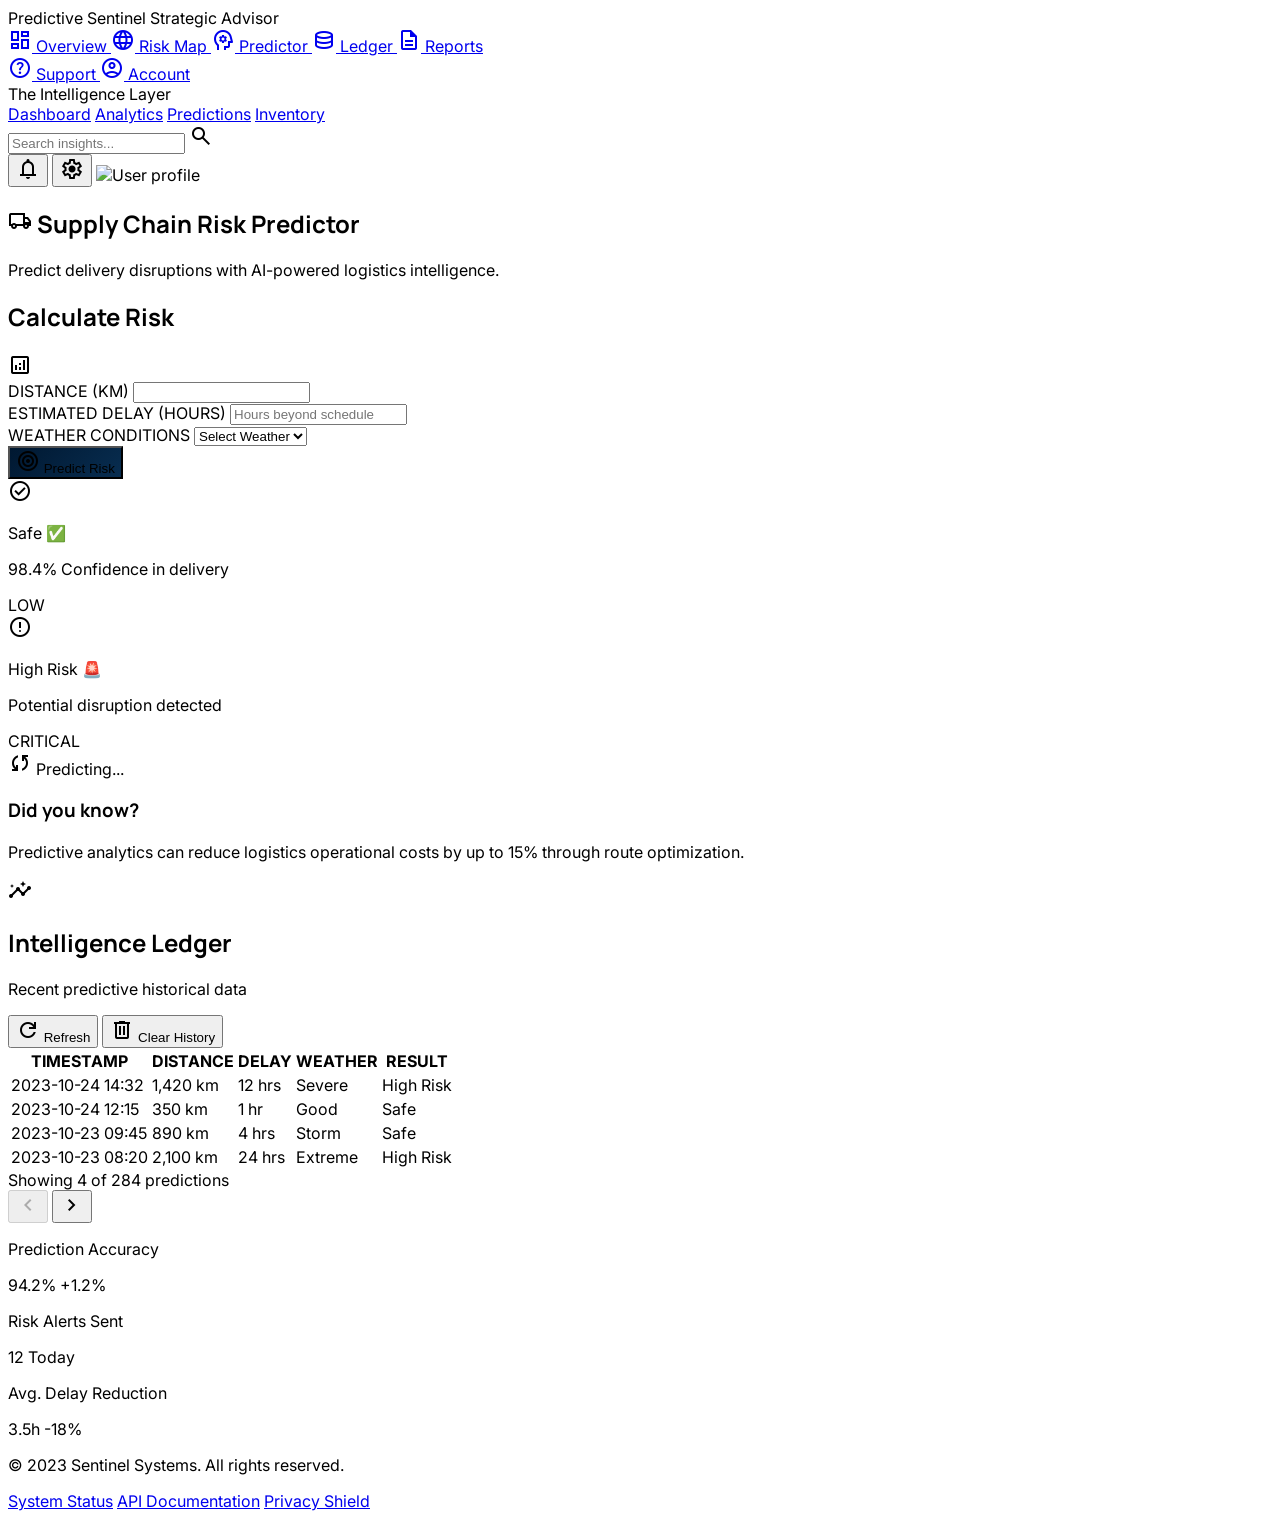
==== frontend/code.html @ 94a32642 "feat: replace old frontend with new code.html and integrate with backend API" ====
<!DOCTYPE html>

<html class="light" lang="en"><head>
<meta charset="utf-8"/>
<meta content="width=device-width, initial-scale=1.0" name="viewport"/>
<title>Supply Chain Risk Predictor</title>
<link href="https://fonts.googleapis.com/css2?family=Manrope:wght@400;600;700;800&amp;family=Inter:wght@400;500;600&amp;display=swap" rel="stylesheet"/>
<link href="https://fonts.googleapis.com/css2?family=Material+Symbols+Outlined:wght,FILL@100..700,0..1&amp;display=swap" rel="stylesheet"/>
<link href="https://fonts.googleapis.com/css2?family=Material+Symbols+Outlined:wght,FILL@100..700,0..1&amp;display=swap" rel="stylesheet"/>
<script src="https://cdn.tailwindcss.com?plugins=forms,container-queries"></script>
<script id="tailwind-config">
        tailwind.config = {
            darkMode: "class",
            theme: {
                extend: {
                    "colors": {
                        "on-secondary": "#ffffff",
                        "secondary-fixed-dim": "#b7c8dc",
                        "primary-fixed": "#d3e4ff",
                        "inverse-primary": "#abc8f4",
                        "on-surface": "#191c1e",
                        "primary": "#001831",
                        "on-primary-fixed-variant": "#2a486d",
                        "on-error": "#ffffff",
                        "background": "#f7f9fb",
                        "error-container": "#ffdad6",
                        "tertiary": "#390003",
                        "primary-fixed-dim": "#abc8f4",
                        "on-error-container": "#93000a",
                        "surface-bright": "#f7f9fb",
                        "on-background": "#191c1e",
                        "tertiary-container": "#600009",
                        "on-secondary-fixed": "#0c1d2b",
                        "surface-tint": "#426086",
                        "tertiary-fixed": "#ffdad7",
                        "inverse-on-surface": "#eff1f3",
                        "on-secondary-container": "#566677",
                        "on-tertiary": "#ffffff",
                        "surface-container": "#eceef0",
                        "on-tertiary-fixed": "#410004",
                        "surface-container-lowest": "#ffffff",
                        "error": "#ba1a1a",
                        "surface-container-low": "#f2f4f6",
                        "on-primary-fixed": "#001c38",
                        "on-primary": "#ffffff",
                        "on-primary-container": "#7795be",
                        "surface-variant": "#e0e3e5",
                        "primary-container": "#082d50",
                        "surface": "#f7f9fb",
                        "tertiary-fixed-dim": "#ffb3ae",
                        "inverse-surface": "#2d3133",
                        "secondary-fixed": "#d3e4f9",
                        "on-secondary-fixed-variant": "#384858",
                        "on-tertiary-fixed-variant": "#930014",
                        "secondary": "#506071",
                        "surface-container-highest": "#e0e3e5",
                        "on-surface-variant": "#43474f",
                        "secondary-container": "#d3e4f9",
                        "outline": "#747780",
                        "outline-variant": "#c4c6d0",
                        "on-tertiary-container": "#ff5a57",
                        "surface-dim": "#d8dadc",
                        "surface-container-high": "#e6e8ea"
                    },
                    "borderRadius": {
                        "DEFAULT": "0.25rem",
                        "lg": "0.5rem",
                        "xl": "0.75rem",
                        "full": "9999px"
                    },
                    "fontFamily": {
                        "headline": ["Manrope"],
                        "body": ["Inter"],
                        "label": ["Inter"]
                    }
                }
            }
        }
    </script>
<style>
        body { font-family: 'Inter', sans-serif; }
        h1, h2, h3 { font-family: 'Manrope', sans-serif; }
        .material-symbols-outlined {
            font-variation-settings: 'FILL' 0, 'wght' 400, 'GRAD' 0, 'opsz' 24;
        }
        .btn-gradient {
            background: linear-gradient(135deg, #001831 0%, #082d50 100%);
        }
        .glass-sidebar {
            background: rgba(242, 244, 246, 0.8);
            backdrop-filter: blur(24px);
        }
    </style>
</head>
<body class="bg-surface text-on-surface min-h-screen flex">
<!-- SideNavBar (Shared Component) -->
<aside class="h-screen w-64 hidden lg:flex flex-col bg-surface-container-low fixed left-0 top-0 p-4 gap-2 border-r border-slate-200/50">
<div class="mb-8 px-4 flex flex-col gap-1">
<span class="font-manrope font-extrabold text-lg text-primary">Predictive Sentinel</span>
<span class="font-inter text-xs tracking-wide text-on-surface-variant">Strategic Advisor</span>
</div>
<nav class="flex-1 flex flex-col gap-2">
<a class="flex items-center gap-3 px-4 py-3 bg-white text-primary font-semibold rounded-xl shadow-sm hover:translate-x-1 transition-transform duration-200" href="#">
<span class="material-symbols-outlined" data-icon="dashboard">dashboard</span>
<span class="font-inter text-sm tracking-wide">Overview</span>
</a>
<a class="flex items-center gap-3 px-4 py-3 text-on-surface-variant hover:bg-surface-container rounded-xl hover:translate-x-1 transition-transform duration-200" href="#">
<span class="material-symbols-outlined" data-icon="language">language</span>
<span class="font-inter text-sm tracking-wide">Risk Map</span>
</a>
<a class="flex items-center gap-3 px-4 py-3 text-on-surface-variant hover:bg-surface-container rounded-xl hover:translate-x-1 transition-transform duration-200" href="#">
<span class="material-symbols-outlined" data-icon="psychology">psychology</span>
<span class="font-inter text-sm tracking-wide">Predictor</span>
</a>
<a class="flex items-center gap-3 px-4 py-3 text-on-surface-variant hover:bg-surface-container rounded-xl hover:translate-x-1 transition-transform duration-200" href="#">
<span class="material-symbols-outlined" data-icon="database">database</span>
<span class="font-inter text-sm tracking-wide">Ledger</span>
</a>
<a class="flex items-center gap-3 px-4 py-3 text-on-surface-variant hover:bg-surface-container rounded-xl hover:translate-x-1 transition-transform duration-200" href="#">
<span class="material-symbols-outlined" data-icon="description">description</span>
<span class="font-inter text-sm tracking-wide">Reports</span>
</a>
</nav>
<div class="mt-auto flex flex-col gap-2 pt-4">
<a class="flex items-center gap-3 px-4 py-3 text-on-surface-variant hover:bg-surface-container rounded-xl" href="#">
<span class="material-symbols-outlined" data-icon="help">help</span>
<span class="font-inter text-sm tracking-wide">Support</span>
</a>
<a class="flex items-center gap-3 px-4 py-3 text-on-surface-variant hover:bg-surface-container rounded-xl" href="#">
<span class="material-symbols-outlined" data-icon="account_circle">account_circle</span>
<span class="font-inter text-sm tracking-wide">Account</span>
</a>
</div>
</aside>
<!-- Main Content Area -->
<main class="flex-1 lg:ml-64 flex flex-col min-h-screen">
<!-- TopNavBar (Shared Component) -->
<header class="bg-slate-50/80 backdrop-blur-xl sticky top-0 z-50 flex justify-between items-center w-full px-8 py-4 max-w-full mx-auto">
<div class="flex items-center gap-8">
<span class="text-xl font-bold tracking-tight text-primary">The Intelligence Layer</span>
<nav class="hidden md:flex gap-6">
<a class="text-on-surface-variant hover:text-primary transition-colors font-inter text-sm" href="#">Dashboard</a>
<a class="text-on-surface-variant hover:text-primary transition-colors font-inter text-sm" href="#">Analytics</a>
<a class="text-primary font-bold border-b-2 border-primary pb-1 font-inter text-sm" href="#">Predictions</a>
<a class="text-on-surface-variant hover:text-primary transition-colors font-inter text-sm" href="#">Inventory</a>
</nav>
</div>
<div class="flex items-center gap-4">
<div class="relative hidden sm:block">
<input class="bg-surface-container-high border-none rounded-lg py-2 pl-4 pr-10 text-sm focus:ring-1 focus:ring-primary w-64" placeholder="Search insights..." type="text"/>
<span class="material-symbols-outlined absolute right-3 top-2 text-on-surface-variant text-sm" data-icon="search">search</span>
</div>
<button class="p-2 hover:bg-surface-container rounded-lg transition-all active:scale-95">
<span class="material-symbols-outlined" data-icon="notifications">notifications</span>
</button>
<button class="p-2 hover:bg-surface-container rounded-lg transition-all active:scale-95">
<span class="material-symbols-outlined" data-icon="settings">settings</span>
</button>
<img alt="User profile" class="w-10 h-10 rounded-full object-cover border-2 border-white shadow-sm" data-alt="professional portrait of a confident supply chain director in a business environment with soft office lighting" src="https://lh3.googleusercontent.com/aida-public/[base64]"/>
</div>
</header>
<!-- Page Canvas -->
<section class="p-8 space-y-8 max-w-7xl mx-auto w-full">
<!-- Header Title Section -->
<div class="mb-8">
<h1 class="text-3xl font-extrabold text-primary flex items-center gap-3">
<span class="material-symbols-outlined text-3xl" data-icon="local_shipping">local_shipping</span>
                    Supply Chain Risk Predictor
                </h1>
<p class="text-on-surface-variant mt-1 label-md">Predict delivery disruptions with AI-powered logistics intelligence.</p>
</div>
<!-- Bento Grid Layout -->
<div class="grid grid-cols-1 lg:grid-cols-12 gap-8">
<!-- Prediction Form Card (Left Column) -->
<div class="lg:col-span-5 flex flex-col gap-8">
<div class="bg-surface-container-lowest rounded-xl p-8 shadow-sm border border-outline-variant/15">
<div class="flex items-center justify-between mb-6">
<h2 class="text-xl font-bold text-primary">Calculate Risk</h2>
<span class="material-symbols-outlined text-on-surface-variant" data-icon="analytics">analytics</span>
</div>
<form class="space-y-6">
<div class="space-y-2">
<label class="label-md text-sm font-semibold text-on-surface-variant block">DISTANCE (KM)</label>
<input id="distance" class="w-full bg-surface-container-high border-none rounded-lg py-3 px-4 text-on-surface placeholder="Enter distance in kilometers" type="number"/>
</div>
<div class="space-y-2">
<label class="label-md text-sm font-semibold text-on-surface-variant block">ESTIMATED DELAY (HOURS)</label>
<input id="delay" class="w-full bg-surface-container-high border-none rounded-lg py-3 px-4 text-on-surface" placeholder="Hours beyond schedule" type="number"/>
</div>
<div class="space-y-2">
<label class="label-md text-sm font-semibold text-on-surface-variant block">WEATHER CONDITIONS</label>
<select id="weather" class="w-full bg-surface-container-high border-none rounded-lg py-3 px-4 text-on-surface">
<option value="">Select Weather</option>
<option value="0">Good</option>
<option value="1">Bad</option>
</select>
</div>
<button onclick="predict()" class="btn-gradient w-full py-4 text-white font-bold rounded-xl shadow-lg hover:opacity-90 active:scale-95 transition-all flex items-center justify-center gap-2" type="button">
<span class="material-symbols-outlined" data-icon="target">target</span>
                                Predict Risk
                            </button>
</form>
<!-- Prediction Results Area -->
<div id="resultBox" class="hidden mt-8 pt-8 border-t border-outline-variant/10 space-y-4 p-4 rounded-xl text-center font-bold"></div>
<!-- Safe State -->
<div class="flex items-center justify-between p-4 bg-emerald-50 rounded-xl">
<div class="flex items-center gap-3">
<div class="w-10 h-10 bg-emerald-100 rounded-full flex items-center justify-center">
<span class="material-symbols-outlined text-emerald-600" data-icon="check_circle">check_circle</span>
</div>
<div>
<p class="font-bold text-emerald-900">Safe ✅</p>
<p class="text-xs text-emerald-700">98.4% Confidence in delivery</p>
</div>
</div>
<span class="text-emerald-700 font-bold">LOW</span>
</div>
<!-- High Risk State -->
<div class="flex items-center justify-between p-4 bg-tertiary-fixed rounded-xl">
<div class="flex items-center gap-3">
<div class="w-10 h-10 bg-tertiary-container/10 rounded-full flex items-center justify-center">
<span class="material-symbols-outlined text-on-tertiary-container" data-icon="error">error</span>
</div>
<div>
<p class="font-bold text-tertiary-container">High Risk 🚨</p>
<p class="text-xs text-on-tertiary-container">Potential disruption detected</p>
</div>
</div>
<span class="text-on-tertiary-container font-bold">CRITICAL</span>
</div>
<!-- Loading State Example -->
<div class="flex items-center justify-center gap-3 p-4 bg-surface-container rounded-xl animate-pulse">
<span class="material-symbols-outlined animate-spin" data-icon="sync">sync</span>
<span class="font-semibold text-on-surface-variant">Predicting...</span>
</div>
</div>
<!-- Small Insight Card -->
<div class="bg-primary text-white rounded-xl p-6 overflow-hidden relative">
<div class="relative z-10">
<h3 class="text-lg font-bold mb-2">Did you know?</h3>
<p class="text-sm text-primary-fixed leading-relaxed">Predictive analytics can reduce logistics operational costs by up to 15% through route optimization.</p>
</div>
<div class="absolute -right-4 -bottom-4 opacity-10">
<span class="material-symbols-outlined text-9xl" data-icon="insights">insights</span>
</div>
</div>
</div>
<!-- History Section Card (Right Column) -->
<div class="lg:col-span-7">
<div class="bg-surface-container-lowest rounded-xl shadow-sm border border-outline-variant/15 h-full flex flex-col">
<div class="p-8 flex justify-between items-center">
<div>
<h2 class="text-xl font-bold text-primary">Intelligence Ledger</h2>
<p class="text-sm text-on-surface-variant">Recent predictive historical data</p>
</div>
<div class="flex gap-2">
<button class="flex items-center gap-2 px-4 py-2 hover:bg-surface-container rounded-lg text-sm text-on-surface-variant transition-all">
<span class="material-symbols-outlined text-sm" data-icon="refresh">refresh</span>
                                    Refresh
                                </button>
<button class="flex items-center gap-2 px-4 py-2 hover:bg-error-container text-error hover:text-on-error-container rounded-lg text-sm transition-all">
<span class="material-symbols-outlined text-sm" data-icon="delete">delete</span>
                                    Clear History
                                </button>
</div>
</div>
<!-- Table Area -->
<div class="flex-1 overflow-x-auto">
<table class="w-full text-left">
<thead class="bg-surface-container-low border-none">
<tr>
<th class="px-8 py-4 text-xs uppercase tracking-widest text-on-surface-variant font-bold">TIMESTAMP</th>
<th class="px-8 py-4 text-xs uppercase tracking-widest text-on-surface-variant font-bold">DISTANCE</th>
<th class="px-8 py-4 text-xs uppercase tracking-widest text-on-surface-variant font-bold">DELAY</th>
<th class="px-8 py-4 text-xs uppercase tracking-widest text-on-surface-variant font-bold">WEATHER</th>
<th class="px-8 py-4 text-xs uppercase tracking-widest text-on-surface-variant font-bold">RESULT</th>
</tr>
</thead>
<tbody class="divide-y divide-transparent">
<!-- Row 1 (High Risk) -->
<tr class="hover:bg-surface-container-low transition-colors group">
<td class="px-8 py-6 text-sm text-on-surface-variant whitespace-nowrap">2023-10-24 14:32</td>
<td class="px-8 py-6 text-sm font-semibold text-on-surface">1,420 km</td>
<td class="px-8 py-6 text-sm text-on-surface">12 hrs</td>
<td class="px-8 py-6">
<span class="bg-surface-container text-on-surface-variant px-3 py-1 rounded-full text-xs font-semibold">Severe</span>
</td>
<td class="px-8 py-6">
<span class="text-on-tertiary-container font-bold text-sm bg-tertiary-fixed px-3 py-1 rounded-lg">High Risk</span>
</td>
</tr>
<!-- Row 2 -->
<tr class="hover:bg-surface-container-low transition-colors">
<td class="px-8 py-6 text-sm text-on-surface-variant whitespace-nowrap">2023-10-24 12:15</td>
<td class="px-8 py-6 text-sm font-semibold text-on-surface">350 km</td>
<td class="px-8 py-6 text-sm text-on-surface">1 hr</td>
<td class="px-8 py-6">
<span class="bg-surface-container text-on-surface-variant px-3 py-1 rounded-full text-xs font-semibold">Good</span>
</td>
<td class="px-8 py-6">
<span class="text-emerald-700 font-bold text-sm bg-emerald-100 px-3 py-1 rounded-lg">Safe</span>
</td>
</tr>
<!-- Row 3 -->
<tr class="hover:bg-surface-container-low transition-colors">
<td class="px-8 py-6 text-sm text-on-surface-variant whitespace-nowrap">2023-10-23 09:45</td>
<td class="px-8 py-6 text-sm font-semibold text-on-surface">890 km</td>
<td class="px-8 py-6 text-sm text-on-surface">4 hrs</td>
<td class="px-8 py-6">
<span class="bg-surface-container text-on-surface-variant px-3 py-1 rounded-full text-xs font-semibold">Storm</span>
</td>
<td class="px-8 py-6">
<span class="text-emerald-700 font-bold text-sm bg-emerald-100 px-3 py-1 rounded-lg">Safe</span>
</td>
</tr>
<!-- Row 4 -->
<tr class="hover:bg-surface-container-low transition-colors">
<td class="px-8 py-6 text-sm text-on-surface-variant whitespace-nowrap">2023-10-23 08:20</td>
<td class="px-8 py-6 text-sm font-semibold text-on-surface">2,100 km</td>
<td class="px-8 py-6 text-sm text-on-surface">24 hrs</td>
<td class="px-8 py-6">
<span class="bg-surface-container text-on-surface-variant px-3 py-1 rounded-full text-xs font-semibold">Extreme</span>
</td>
<td class="px-8 py-6">
<span class="text-on-tertiary-container font-bold text-sm bg-tertiary-fixed px-3 py-1 rounded-lg">High Risk</span>
</td>
</tr>
</tbody>
</table>
</div>
<!-- Table Footer -->
<div class="p-8 bg-surface-container-low/30 border-t border-outline-variant/10 rounded-b-xl flex items-center justify-between">
<span class="text-xs text-on-surface-variant">Showing 4 of 284 predictions</span>
<div class="flex gap-4">
<button class="p-2 hover:bg-surface-container rounded-lg disabled:opacity-50" disabled="">
<span class="material-symbols-outlined" data-icon="chevron_left">chevron_left</span>
</button>
<button class="p-2 hover:bg-surface-container rounded-lg">
<span class="material-symbols-outlined" data-icon="chevron_right">chevron_right</span>
</button>
</div>
</div>
</div>
</div>
</div>
<!-- Dashboard Analytics Preview (Asymmetric Layout) -->
<div class="grid grid-cols-1 md:grid-cols-3 gap-8 pt-4">
<div class="bg-surface-container-low p-6 rounded-xl border-l-4 border-primary">
<p class="text-sm font-bold text-on-surface-variant uppercase tracking-wider">Prediction Accuracy</p>
<div class="mt-4 flex items-end gap-2">
<span class="text-4xl font-extrabold text-primary">94.2%</span>
<span class="text-emerald-600 text-sm font-bold pb-1">+1.2%</span>
</div>
</div>
<div class="bg-surface-container-low p-6 rounded-xl border-l-4 border-primary/50">
<p class="text-sm font-bold text-on-surface-variant uppercase tracking-wider">Risk Alerts Sent</p>
<div class="mt-4 flex items-end gap-2">
<span class="text-4xl font-extrabold text-primary">12</span>
<span class="text-on-surface-variant text-sm font-bold pb-1">Today</span>
</div>
</div>
<div class="bg-surface-container-low p-6 rounded-xl border-l-4 border-primary/20">
<p class="text-sm font-bold text-on-surface-variant uppercase tracking-wider">Avg. Delay Reduction</p>
<div class="mt-4 flex items-end gap-2">
<span class="text-4xl font-extrabold text-primary">3.5h</span>
<span class="text-emerald-600 text-sm font-bold pb-1">-18%</span>
</div>
</div>
</div>
</section>
<!-- Footer Decoration -->
<footer class="mt-auto py-8 px-8 border-t border-outline-variant/10 flex justify-between items-center text-on-surface-variant text-xs">
<p>© 2023 Sentinel Systems. All rights reserved.</p>
<div class="flex gap-6">
<a class="hover:text-primary" href="#">System Status</a>
<a class="hover:text-primary" href="#">API Documentation</a>
<a class="hover:text-primary" href="#">Privacy Shield</a>
</div>
</footer>
</main>
<script>
async function predict() {
  const distance = document.getElementById("distance").value;
  const delay = document.getElementById("delay").value;
  const weather = document.getElementById("weather").value;
  const resultBox = document.getElementById("resultBox");

  if (!distance || !delay || weather === "") {
    alert("Please fill all fields");
    return;
  }

  resultBox.classList.remove("hidden");
  resultBox.innerText = "⏳ Predicting...";
  resultBox.style.background = "#e0e3e5";

  try {
    const response = await fetch("http://127.0.0.1:5000/predict", {
      method: "POST",
      headers: {
        "Content-Type": "application/json"
      },
      body: JSON.stringify({
        distance: Number(distance),
        delay: Number(delay),
        weather: Number(weather)
      })
    });

    const data = await response.json();

    if (data.status === "success") {
      resultBox.innerText = data.prediction;

      if (data.prediction.includes("High")) {
        resultBox.style.background = "#ffdad6";
        resultBox.style.color = "#93000a";
      } else {
        resultBox.style.background = "#d1fae5";
        resultBox.style.color = "#065f46";
      }

    } else {
      resultBox.innerText = data.message;
    }

  } catch (error) {
    resultBox.innerText = "❌ Server error";
  }
}
</script>
</body></html>
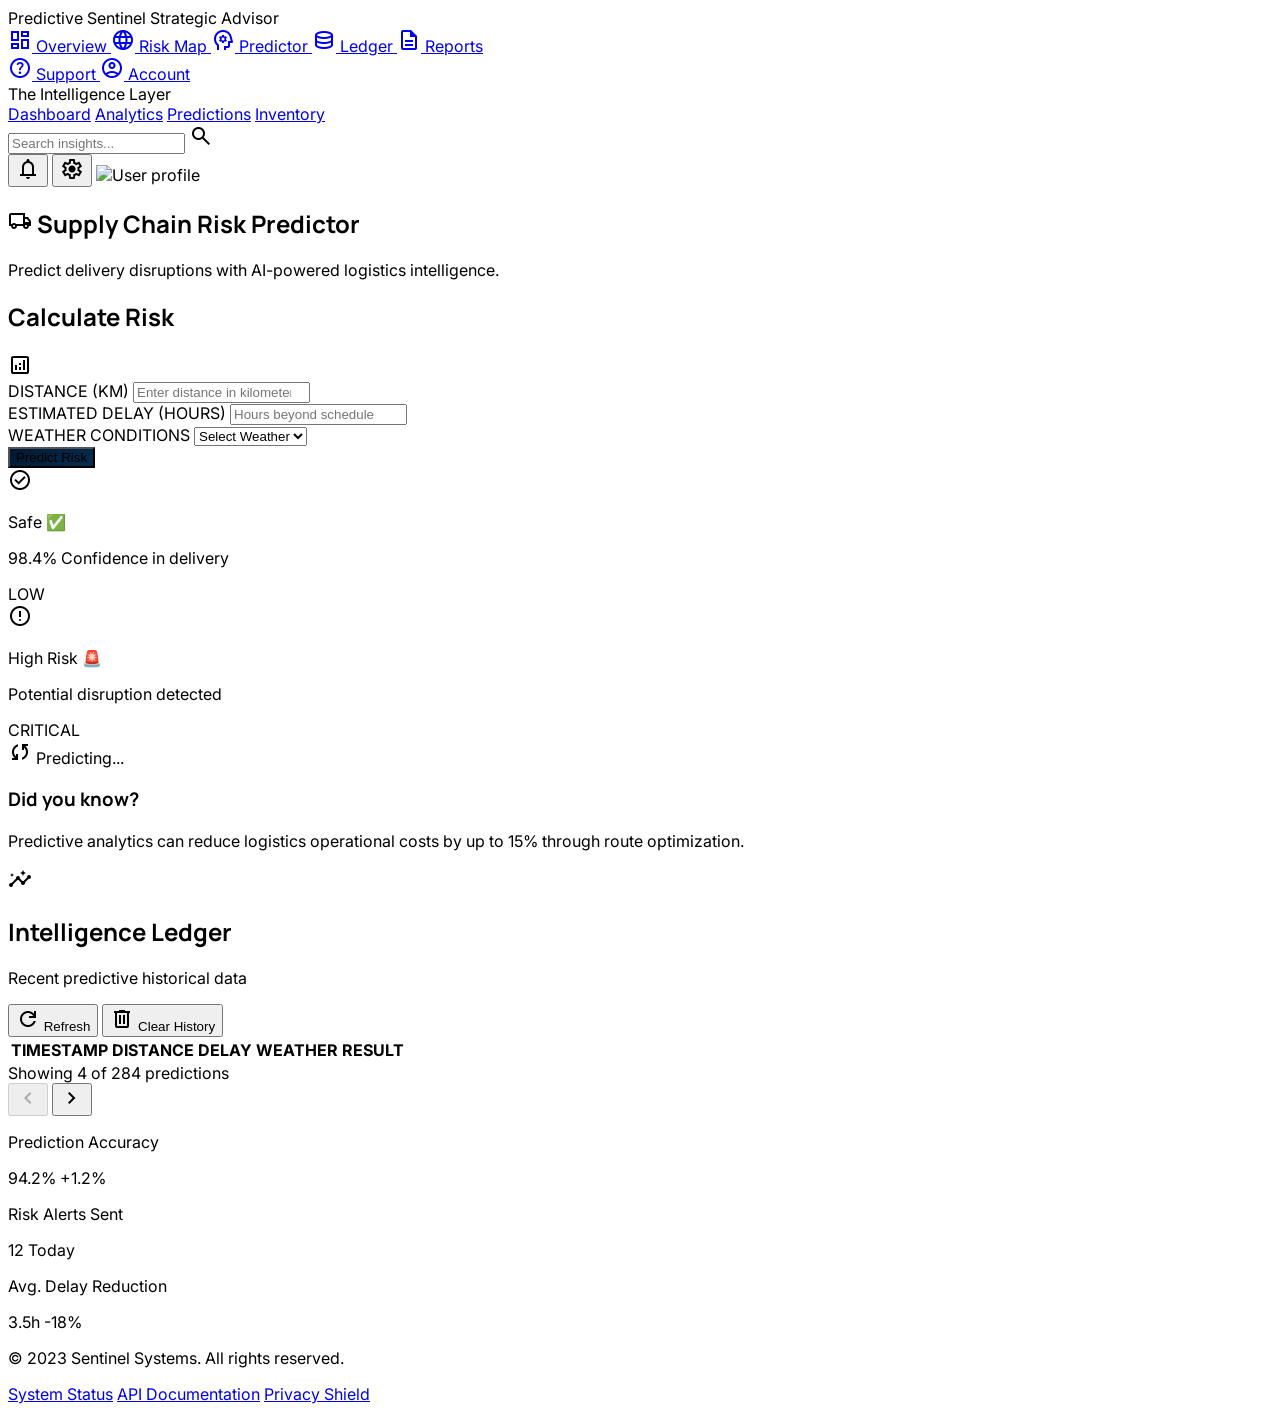
==== commit 34057875: "Merge pull request #9 from sanjonapaul-cloud/feature/history-ui feat: implement dynamic history tabl" ====
--- a/frontend/code.html
+++ b/frontend/code.html
@@ -1,432 +1,399 @@
 <!DOCTYPE html>
 
-<html class="light" lang="en"><head>
-<meta charset="utf-8"/>
-<meta content="width=device-width, initial-scale=1.0" name="viewport"/>
-<title>Supply Chain Risk Predictor</title>
-<link href="https://fonts.googleapis.com/css2?family=Manrope:wght@400;600;700;800&amp;family=Inter:wght@400;500;600&amp;display=swap" rel="stylesheet"/>
-<link href="https://fonts.googleapis.com/css2?family=Material+Symbols+Outlined:wght,FILL@100..700,0..1&amp;display=swap" rel="stylesheet"/>
-<link href="https://fonts.googleapis.com/css2?family=Material+Symbols+Outlined:wght,FILL@100..700,0..1&amp;display=swap" rel="stylesheet"/>
-<script src="https://cdn.tailwindcss.com?plugins=forms,container-queries"></script>
-<script id="tailwind-config">
-        tailwind.config = {
-            darkMode: "class",
-            theme: {
-                extend: {
-                    "colors": {
-                        "on-secondary": "#ffffff",
-                        "secondary-fixed-dim": "#b7c8dc",
-                        "primary-fixed": "#d3e4ff",
-                        "inverse-primary": "#abc8f4",
-                        "on-surface": "#191c1e",
-                        "primary": "#001831",
-                        "on-primary-fixed-variant": "#2a486d",
-                        "on-error": "#ffffff",
-                        "background": "#f7f9fb",
-                        "error-container": "#ffdad6",
-                        "tertiary": "#390003",
-                        "primary-fixed-dim": "#abc8f4",
-                        "on-error-container": "#93000a",
-                        "surface-bright": "#f7f9fb",
-                        "on-background": "#191c1e",
-                        "tertiary-container": "#600009",
-                        "on-secondary-fixed": "#0c1d2b",
-                        "surface-tint": "#426086",
-                        "tertiary-fixed": "#ffdad7",
-                        "inverse-on-surface": "#eff1f3",
-                        "on-secondary-container": "#566677",
-                        "on-tertiary": "#ffffff",
-                        "surface-container": "#eceef0",
-                        "on-tertiary-fixed": "#410004",
-                        "surface-container-lowest": "#ffffff",
-                        "error": "#ba1a1a",
-                        "surface-container-low": "#f2f4f6",
-                        "on-primary-fixed": "#001c38",
-                        "on-primary": "#ffffff",
-                        "on-primary-container": "#7795be",
-                        "surface-variant": "#e0e3e5",
-                        "primary-container": "#082d50",
-                        "surface": "#f7f9fb",
-                        "tertiary-fixed-dim": "#ffb3ae",
-                        "inverse-surface": "#2d3133",
-                        "secondary-fixed": "#d3e4f9",
-                        "on-secondary-fixed-variant": "#384858",
-                        "on-tertiary-fixed-variant": "#930014",
-                        "secondary": "#506071",
-                        "surface-container-highest": "#e0e3e5",
-                        "on-surface-variant": "#43474f",
-                        "secondary-container": "#d3e4f9",
-                        "outline": "#747780",
-                        "outline-variant": "#c4c6d0",
-                        "on-tertiary-container": "#ff5a57",
-                        "surface-dim": "#d8dadc",
-                        "surface-container-high": "#e6e8ea"
-                    },
-                    "borderRadius": {
-                        "DEFAULT": "0.25rem",
-                        "lg": "0.5rem",
-                        "xl": "0.75rem",
-                        "full": "9999px"
-                    },
-                    "fontFamily": {
-                        "headline": ["Manrope"],
-                        "body": ["Inter"],
-                        "label": ["Inter"]
-                    }
-                }
-            }
+<html class="light" lang="en">
+
+<head>
+  <meta charset="utf-8" />
+  <meta content="width=device-width, initial-scale=1.0" name="viewport" />
+  <title>Supply Chain Risk Predictor</title>
+  <link
+    href="https://fonts.googleapis.com/css2?family=Manrope:wght@400;600;700;800&amp;family=Inter:wght@400;500;600&amp;display=swap"
+    rel="stylesheet" />
+  <link
+    href="https://fonts.googleapis.com/css2?family=Material+Symbols+Outlined:wght,FILL@100..700,0..1&amp;display=swap"
+    rel="stylesheet" />
+  <link
+    href="https://fonts.googleapis.com/css2?family=Material+Symbols+Outlined:wght,FILL@100..700,0..1&amp;display=swap"
+    rel="stylesheet" />
+  <script src="https://cdn.tailwindcss.com?plugins=forms,container-queries"></script>
+  <script id="tailwind-config">
+    tailwind.config = {
+      darkMode: "class",
+      theme: {
+        extend: {
+          "colors": {
+            "on-secondary": "#ffffff",
+            "secondary-fixed-dim": "#b7c8dc",
+            "primary-fixed": "#d3e4ff",
+            "inverse-primary": "#abc8f4",
+            "on-surface": "#191c1e",
+            "primary": "#001831",
+            "on-primary-fixed-variant": "#2a486d",
+            "on-error": "#ffffff",
+            "background": "#f7f9fb",
+            "error-container": "#ffdad6",
+            "tertiary": "#390003",
+            "primary-fixed-dim": "#abc8f4",
+            "on-error-container": "#93000a",
+            "surface-bright": "#f7f9fb",
+            "on-background": "#191c1e",
+            "tertiary-container": "#600009",
+            "on-secondary-fixed": "#0c1d2b",
+            "surface-tint": "#426086",
+            "tertiary-fixed": "#ffdad7",
+            "inverse-on-surface": "#eff1f3",
+            "on-secondary-container": "#566677",
+            "on-tertiary": "#ffffff",
+            "surface-container": "#eceef0",
+            "on-tertiary-fixed": "#410004",
+            "surface-container-lowest": "#ffffff",
+            "error": "#ba1a1a",
+            "surface-container-low": "#f2f4f6",
+            "on-primary-fixed": "#001c38",
+            "on-primary": "#ffffff",
+            "on-primary-container": "#7795be",
+            "surface-variant": "#e0e3e5",
+            "primary-container": "#082d50",
+            "surface": "#f7f9fb",
+            "tertiary-fixed-dim": "#ffb3ae",
+            "inverse-surface": "#2d3133",
+            "secondary-fixed": "#d3e4f9",
+            "on-secondary-fixed-variant": "#384858",
+            "on-tertiary-fixed-variant": "#930014",
+            "secondary": "#506071",
+            "surface-container-highest": "#e0e3e5",
+            "on-surface-variant": "#43474f",
+            "secondary-container": "#d3e4f9",
+            "outline": "#747780",
+            "outline-variant": "#c4c6d0",
+            "on-tertiary-container": "#ff5a57",
+            "surface-dim": "#d8dadc",
+            "surface-container-high": "#e6e8ea"
+          },
+          "borderRadius": {
+            "DEFAULT": "0.25rem",
+            "lg": "0.5rem",
+            "xl": "0.75rem",
+            "full": "9999px"
+          },
+          "fontFamily": {
+            "headline": ["Manrope"],
+            "body": ["Inter"],
+            "label": ["Inter"]
+          }
         }
-    </script>
-<style>
-        body { font-family: 'Inter', sans-serif; }
-        h1, h2, h3 { font-family: 'Manrope', sans-serif; }
-        .material-symbols-outlined {
-            font-variation-settings: 'FILL' 0, 'wght' 400, 'GRAD' 0, 'opsz' 24;
-        }
-        .btn-gradient {
-            background: linear-gradient(135deg, #001831 0%, #082d50 100%);
-        }
-        .glass-sidebar {
-            background: rgba(242, 244, 246, 0.8);
-            backdrop-filter: blur(24px);
-        }
-    </style>
+      }
+    }
+  </script>
+  <style>
+    body {
+      font-family: 'Inter', sans-serif;
+    }
+
+    h1,
+    h2,
+    h3 {
+      font-family: 'Manrope', sans-serif;
+    }
+
+    .material-symbols-outlined {
+      font-variation-settings: 'FILL' 0, 'wght' 400, 'GRAD' 0, 'opsz' 24;
+    }
+
+    .btn-gradient {
+      background: linear-gradient(135deg, #001831 0%, #082d50 100%);
+    }
+
+    .glass-sidebar {
+      background: rgba(242, 244, 246, 0.8);
+      backdrop-filter: blur(24px);
+    }
+  </style>
 </head>
+
 <body class="bg-surface text-on-surface min-h-screen flex">
-<!-- SideNavBar (Shared Component) -->
-<aside class="h-screen w-64 hidden lg:flex flex-col bg-surface-container-low fixed left-0 top-0 p-4 gap-2 border-r border-slate-200/50">
-<div class="mb-8 px-4 flex flex-col gap-1">
-<span class="font-manrope font-extrabold text-lg text-primary">Predictive Sentinel</span>
-<span class="font-inter text-xs tracking-wide text-on-surface-variant">Strategic Advisor</span>
-</div>
-<nav class="flex-1 flex flex-col gap-2">
-<a class="flex items-center gap-3 px-4 py-3 bg-white text-primary font-semibold rounded-xl shadow-sm hover:translate-x-1 transition-transform duration-200" href="#">
-<span class="material-symbols-outlined" data-icon="dashboard">dashboard</span>
-<span class="font-inter text-sm tracking-wide">Overview</span>
-</a>
-<a class="flex items-center gap-3 px-4 py-3 text-on-surface-variant hover:bg-surface-container rounded-xl hover:translate-x-1 transition-transform duration-200" href="#">
-<span class="material-symbols-outlined" data-icon="language">language</span>
-<span class="font-inter text-sm tracking-wide">Risk Map</span>
-</a>
-<a class="flex items-center gap-3 px-4 py-3 text-on-surface-variant hover:bg-surface-container rounded-xl hover:translate-x-1 transition-transform duration-200" href="#">
-<span class="material-symbols-outlined" data-icon="psychology">psychology</span>
-<span class="font-inter text-sm tracking-wide">Predictor</span>
-</a>
-<a class="flex items-center gap-3 px-4 py-3 text-on-surface-variant hover:bg-surface-container rounded-xl hover:translate-x-1 transition-transform duration-200" href="#">
-<span class="material-symbols-outlined" data-icon="database">database</span>
-<span class="font-inter text-sm tracking-wide">Ledger</span>
-</a>
-<a class="flex items-center gap-3 px-4 py-3 text-on-surface-variant hover:bg-surface-container rounded-xl hover:translate-x-1 transition-transform duration-200" href="#">
-<span class="material-symbols-outlined" data-icon="description">description</span>
-<span class="font-inter text-sm tracking-wide">Reports</span>
-</a>
-</nav>
-<div class="mt-auto flex flex-col gap-2 pt-4">
-<a class="flex items-center gap-3 px-4 py-3 text-on-surface-variant hover:bg-surface-container rounded-xl" href="#">
-<span class="material-symbols-outlined" data-icon="help">help</span>
-<span class="font-inter text-sm tracking-wide">Support</span>
-</a>
-<a class="flex items-center gap-3 px-4 py-3 text-on-surface-variant hover:bg-surface-container rounded-xl" href="#">
-<span class="material-symbols-outlined" data-icon="account_circle">account_circle</span>
-<span class="font-inter text-sm tracking-wide">Account</span>
-</a>
-</div>
-</aside>
-<!-- Main Content Area -->
-<main class="flex-1 lg:ml-64 flex flex-col min-h-screen">
-<!-- TopNavBar (Shared Component) -->
-<header class="bg-slate-50/80 backdrop-blur-xl sticky top-0 z-50 flex justify-between items-center w-full px-8 py-4 max-w-full mx-auto">
-<div class="flex items-center gap-8">
-<span class="text-xl font-bold tracking-tight text-primary">The Intelligence Layer</span>
-<nav class="hidden md:flex gap-6">
-<a class="text-on-surface-variant hover:text-primary transition-colors font-inter text-sm" href="#">Dashboard</a>
-<a class="text-on-surface-variant hover:text-primary transition-colors font-inter text-sm" href="#">Analytics</a>
-<a class="text-primary font-bold border-b-2 border-primary pb-1 font-inter text-sm" href="#">Predictions</a>
-<a class="text-on-surface-variant hover:text-primary transition-colors font-inter text-sm" href="#">Inventory</a>
-</nav>
-</div>
-<div class="flex items-center gap-4">
-<div class="relative hidden sm:block">
-<input class="bg-surface-container-high border-none rounded-lg py-2 pl-4 pr-10 text-sm focus:ring-1 focus:ring-primary w-64" placeholder="Search insights..." type="text"/>
-<span class="material-symbols-outlined absolute right-3 top-2 text-on-surface-variant text-sm" data-icon="search">search</span>
-</div>
-<button class="p-2 hover:bg-surface-container rounded-lg transition-all active:scale-95">
-<span class="material-symbols-outlined" data-icon="notifications">notifications</span>
-</button>
-<button class="p-2 hover:bg-surface-container rounded-lg transition-all active:scale-95">
-<span class="material-symbols-outlined" data-icon="settings">settings</span>
-</button>
-<img alt="User profile" class="w-10 h-10 rounded-full object-cover border-2 border-white shadow-sm" data-alt="professional portrait of a confident supply chain director in a business environment with soft office lighting" src="https://lh3.googleusercontent.com/aida-public/[base64]"/>
-</div>
-</header>
-<!-- Page Canvas -->
-<section class="p-8 space-y-8 max-w-7xl mx-auto w-full">
-<!-- Header Title Section -->
-<div class="mb-8">
-<h1 class="text-3xl font-extrabold text-primary flex items-center gap-3">
-<span class="material-symbols-outlined text-3xl" data-icon="local_shipping">local_shipping</span>
-                    Supply Chain Risk Predictor
-                </h1>
-<p class="text-on-surface-variant mt-1 label-md">Predict delivery disruptions with AI-powered logistics intelligence.</p>
-</div>
-<!-- Bento Grid Layout -->
-<div class="grid grid-cols-1 lg:grid-cols-12 gap-8">
-<!-- Prediction Form Card (Left Column) -->
-<div class="lg:col-span-5 flex flex-col gap-8">
-<div class="bg-surface-container-lowest rounded-xl p-8 shadow-sm border border-outline-variant/15">
-<div class="flex items-center justify-between mb-6">
-<h2 class="text-xl font-bold text-primary">Calculate Risk</h2>
-<span class="material-symbols-outlined text-on-surface-variant" data-icon="analytics">analytics</span>
-</div>
-<form class="space-y-6">
-<div class="space-y-2">
-<label class="label-md text-sm font-semibold text-on-surface-variant block">DISTANCE (KM)</label>
-<input id="distance" class="w-full bg-surface-container-high border-none rounded-lg py-3 px-4 text-on-surface placeholder="Enter distance in kilometers" type="number"/>
-</div>
-<div class="space-y-2">
-<label class="label-md text-sm font-semibold text-on-surface-variant block">ESTIMATED DELAY (HOURS)</label>
-<input id="delay" class="w-full bg-surface-container-high border-none rounded-lg py-3 px-4 text-on-surface" placeholder="Hours beyond schedule" type="number"/>
-</div>
-<div class="space-y-2">
-<label class="label-md text-sm font-semibold text-on-surface-variant block">WEATHER CONDITIONS</label>
-<select id="weather" class="w-full bg-surface-container-high border-none rounded-lg py-3 px-4 text-on-surface">
-<option value="">Select Weather</option>
-<option value="0">Good</option>
-<option value="1">Bad</option>
-</select>
-</div>
-<button onclick="predict()" class="btn-gradient w-full py-4 text-white font-bold rounded-xl shadow-lg hover:opacity-90 active:scale-95 transition-all flex items-center justify-center gap-2" type="button">
-<span class="material-symbols-outlined" data-icon="target">target</span>
-                                Predict Risk
-                            </button>
-</form>
-<!-- Prediction Results Area -->
-<div id="resultBox" class="hidden mt-8 pt-8 border-t border-outline-variant/10 space-y-4 p-4 rounded-xl text-center font-bold"></div>
-<!-- Safe State -->
-<div class="flex items-center justify-between p-4 bg-emerald-50 rounded-xl">
-<div class="flex items-center gap-3">
-<div class="w-10 h-10 bg-emerald-100 rounded-full flex items-center justify-center">
-<span class="material-symbols-outlined text-emerald-600" data-icon="check_circle">check_circle</span>
-</div>
-<div>
-<p class="font-bold text-emerald-900">Safe ✅</p>
-<p class="text-xs text-emerald-700">98.4% Confidence in delivery</p>
-</div>
-</div>
-<span class="text-emerald-700 font-bold">LOW</span>
-</div>
-<!-- High Risk State -->
-<div class="flex items-center justify-between p-4 bg-tertiary-fixed rounded-xl">
-<div class="flex items-center gap-3">
-<div class="w-10 h-10 bg-tertiary-container/10 rounded-full flex items-center justify-center">
-<span class="material-symbols-outlined text-on-tertiary-container" data-icon="error">error</span>
-</div>
-<div>
-<p class="font-bold text-tertiary-container">High Risk 🚨</p>
-<p class="text-xs text-on-tertiary-container">Potential disruption detected</p>
-</div>
-</div>
-<span class="text-on-tertiary-container font-bold">CRITICAL</span>
-</div>
-<!-- Loading State Example -->
-<div class="flex items-center justify-center gap-3 p-4 bg-surface-container rounded-xl animate-pulse">
-<span class="material-symbols-outlined animate-spin" data-icon="sync">sync</span>
-<span class="font-semibold text-on-surface-variant">Predicting...</span>
-</div>
-</div>
-<!-- Small Insight Card -->
-<div class="bg-primary text-white rounded-xl p-6 overflow-hidden relative">
-<div class="relative z-10">
-<h3 class="text-lg font-bold mb-2">Did you know?</h3>
-<p class="text-sm text-primary-fixed leading-relaxed">Predictive analytics can reduce logistics operational costs by up to 15% through route optimization.</p>
-</div>
-<div class="absolute -right-4 -bottom-4 opacity-10">
-<span class="material-symbols-outlined text-9xl" data-icon="insights">insights</span>
-</div>
-</div>
-</div>
-<!-- History Section Card (Right Column) -->
-<div class="lg:col-span-7">
-<div class="bg-surface-container-lowest rounded-xl shadow-sm border border-outline-variant/15 h-full flex flex-col">
-<div class="p-8 flex justify-between items-center">
-<div>
-<h2 class="text-xl font-bold text-primary">Intelligence Ledger</h2>
-<p class="text-sm text-on-surface-variant">Recent predictive historical data</p>
-</div>
-<div class="flex gap-2">
-<button class="flex items-center gap-2 px-4 py-2 hover:bg-surface-container rounded-lg text-sm text-on-surface-variant transition-all">
-<span class="material-symbols-outlined text-sm" data-icon="refresh">refresh</span>
-                                    Refresh
-                                </button>
-<button class="flex items-center gap-2 px-4 py-2 hover:bg-error-container text-error hover:text-on-error-container rounded-lg text-sm transition-all">
-<span class="material-symbols-outlined text-sm" data-icon="delete">delete</span>
-                                    Clear History
-                                </button>
-</div>
-</div>
-<!-- Table Area -->
-<div class="flex-1 overflow-x-auto">
-<table class="w-full text-left">
-<thead class="bg-surface-container-low border-none">
-<tr>
-<th class="px-8 py-4 text-xs uppercase tracking-widest text-on-surface-variant font-bold">TIMESTAMP</th>
-<th class="px-8 py-4 text-xs uppercase tracking-widest text-on-surface-variant font-bold">DISTANCE</th>
-<th class="px-8 py-4 text-xs uppercase tracking-widest text-on-surface-variant font-bold">DELAY</th>
-<th class="px-8 py-4 text-xs uppercase tracking-widest text-on-surface-variant font-bold">WEATHER</th>
-<th class="px-8 py-4 text-xs uppercase tracking-widest text-on-surface-variant font-bold">RESULT</th>
-</tr>
-</thead>
-<tbody class="divide-y divide-transparent">
-<!-- Row 1 (High Risk) -->
-<tr class="hover:bg-surface-container-low transition-colors group">
-<td class="px-8 py-6 text-sm text-on-surface-variant whitespace-nowrap">2023-10-24 14:32</td>
-<td class="px-8 py-6 text-sm font-semibold text-on-surface">1,420 km</td>
-<td class="px-8 py-6 text-sm text-on-surface">12 hrs</td>
-<td class="px-8 py-6">
-<span class="bg-surface-container text-on-surface-variant px-3 py-1 rounded-full text-xs font-semibold">Severe</span>
-</td>
-<td class="px-8 py-6">
-<span class="text-on-tertiary-container font-bold text-sm bg-tertiary-fixed px-3 py-1 rounded-lg">High Risk</span>
-</td>
-</tr>
-<!-- Row 2 -->
-<tr class="hover:bg-surface-container-low transition-colors">
-<td class="px-8 py-6 text-sm text-on-surface-variant whitespace-nowrap">2023-10-24 12:15</td>
-<td class="px-8 py-6 text-sm font-semibold text-on-surface">350 km</td>
-<td class="px-8 py-6 text-sm text-on-surface">1 hr</td>
-<td class="px-8 py-6">
-<span class="bg-surface-container text-on-surface-variant px-3 py-1 rounded-full text-xs font-semibold">Good</span>
-</td>
-<td class="px-8 py-6">
-<span class="text-emerald-700 font-bold text-sm bg-emerald-100 px-3 py-1 rounded-lg">Safe</span>
-</td>
-</tr>
-<!-- Row 3 -->
-<tr class="hover:bg-surface-container-low transition-colors">
-<td class="px-8 py-6 text-sm text-on-surface-variant whitespace-nowrap">2023-10-23 09:45</td>
-<td class="px-8 py-6 text-sm font-semibold text-on-surface">890 km</td>
-<td class="px-8 py-6 text-sm text-on-surface">4 hrs</td>
-<td class="px-8 py-6">
-<span class="bg-surface-container text-on-surface-variant px-3 py-1 rounded-full text-xs font-semibold">Storm</span>
-</td>
-<td class="px-8 py-6">
-<span class="text-emerald-700 font-bold text-sm bg-emerald-100 px-3 py-1 rounded-lg">Safe</span>
-</td>
-</tr>
-<!-- Row 4 -->
-<tr class="hover:bg-surface-container-low transition-colors">
-<td class="px-8 py-6 text-sm text-on-surface-variant whitespace-nowrap">2023-10-23 08:20</td>
-<td class="px-8 py-6 text-sm font-semibold text-on-surface">2,100 km</td>
-<td class="px-8 py-6 text-sm text-on-surface">24 hrs</td>
-<td class="px-8 py-6">
-<span class="bg-surface-container text-on-surface-variant px-3 py-1 rounded-full text-xs font-semibold">Extreme</span>
-</td>
-<td class="px-8 py-6">
-<span class="text-on-tertiary-container font-bold text-sm bg-tertiary-fixed px-3 py-1 rounded-lg">High Risk</span>
-</td>
-</tr>
-</tbody>
-</table>
-</div>
-<!-- Table Footer -->
-<div class="p-8 bg-surface-container-low/30 border-t border-outline-variant/10 rounded-b-xl flex items-center justify-between">
-<span class="text-xs text-on-surface-variant">Showing 4 of 284 predictions</span>
-<div class="flex gap-4">
-<button class="p-2 hover:bg-surface-container rounded-lg disabled:opacity-50" disabled="">
-<span class="material-symbols-outlined" data-icon="chevron_left">chevron_left</span>
-</button>
-<button class="p-2 hover:bg-surface-container rounded-lg">
-<span class="material-symbols-outlined" data-icon="chevron_right">chevron_right</span>
-</button>
-</div>
-</div>
-</div>
-</div>
-</div>
-<!-- Dashboard Analytics Preview (Asymmetric Layout) -->
-<div class="grid grid-cols-1 md:grid-cols-3 gap-8 pt-4">
-<div class="bg-surface-container-low p-6 rounded-xl border-l-4 border-primary">
-<p class="text-sm font-bold text-on-surface-variant uppercase tracking-wider">Prediction Accuracy</p>
-<div class="mt-4 flex items-end gap-2">
-<span class="text-4xl font-extrabold text-primary">94.2%</span>
-<span class="text-emerald-600 text-sm font-bold pb-1">+1.2%</span>
-</div>
-</div>
-<div class="bg-surface-container-low p-6 rounded-xl border-l-4 border-primary/50">
-<p class="text-sm font-bold text-on-surface-variant uppercase tracking-wider">Risk Alerts Sent</p>
-<div class="mt-4 flex items-end gap-2">
-<span class="text-4xl font-extrabold text-primary">12</span>
-<span class="text-on-surface-variant text-sm font-bold pb-1">Today</span>
-</div>
-</div>
-<div class="bg-surface-container-low p-6 rounded-xl border-l-4 border-primary/20">
-<p class="text-sm font-bold text-on-surface-variant uppercase tracking-wider">Avg. Delay Reduction</p>
-<div class="mt-4 flex items-end gap-2">
-<span class="text-4xl font-extrabold text-primary">3.5h</span>
-<span class="text-emerald-600 text-sm font-bold pb-1">-18%</span>
-</div>
-</div>
-</div>
-</section>
-<!-- Footer Decoration -->
-<footer class="mt-auto py-8 px-8 border-t border-outline-variant/10 flex justify-between items-center text-on-surface-variant text-xs">
-<p>© 2023 Sentinel Systems. All rights reserved.</p>
-<div class="flex gap-6">
-<a class="hover:text-primary" href="#">System Status</a>
-<a class="hover:text-primary" href="#">API Documentation</a>
-<a class="hover:text-primary" href="#">Privacy Shield</a>
-</div>
-</footer>
-</main>
-<script>
-async function predict() {
-  const distance = document.getElementById("distance").value;
-  const delay = document.getElementById("delay").value;
-  const weather = document.getElementById("weather").value;
-  const resultBox = document.getElementById("resultBox");
-
-  if (!distance || !delay || weather === "") {
-    alert("Please fill all fields");
-    return;
-  }
-
-  resultBox.classList.remove("hidden");
-  resultBox.innerText = "⏳ Predicting...";
-  resultBox.style.background = "#e0e3e5";
-
-  try {
-    const response = await fetch("http://127.0.0.1:5000/predict", {
-      method: "POST",
-      headers: {
-        "Content-Type": "application/json"
-      },
-      body: JSON.stringify({
-        distance: Number(distance),
-        delay: Number(delay),
-        weather: Number(weather)
-      })
-    });
-
-    const data = await response.json();
-
-    if (data.status === "success") {
-      resultBox.innerText = data.prediction;
-
-      if (data.prediction.includes("High")) {
-        resultBox.style.background = "#ffdad6";
-        resultBox.style.color = "#93000a";
-      } else {
-        resultBox.style.background = "#d1fae5";
-        resultBox.style.color = "#065f46";
-      }
-
-    } else {
-      resultBox.innerText = data.message;
-    }
-
-  } catch (error) {
-    resultBox.innerText = "❌ Server error";
-  }
-}
-</script>
-</body></html>+  <!-- SideNavBar (Shared Component) -->
+  <aside
+    class="h-screen w-64 hidden lg:flex flex-col bg-surface-container-low fixed left-0 top-0 p-4 gap-2 border-r border-slate-200/50">
+    <div class="mb-8 px-4 flex flex-col gap-1">
+      <span class="font-manrope font-extrabold text-lg text-primary">Predictive Sentinel</span>
+      <span class="font-inter text-xs tracking-wide text-on-surface-variant">Strategic Advisor</span>
+    </div>
+    <nav class="flex-1 flex flex-col gap-2">
+      <a class="flex items-center gap-3 px-4 py-3 bg-white text-primary font-semibold rounded-xl shadow-sm hover:translate-x-1 transition-transform duration-200"
+        href="#">
+        <span class="material-symbols-outlined" data-icon="dashboard">dashboard</span>
+        <span class="font-inter text-sm tracking-wide">Overview</span>
+      </a>
+      <a class="flex items-center gap-3 px-4 py-3 text-on-surface-variant hover:bg-surface-container rounded-xl hover:translate-x-1 transition-transform duration-200"
+        href="#">
+        <span class="material-symbols-outlined" data-icon="language">language</span>
+        <span class="font-inter text-sm tracking-wide">Risk Map</span>
+      </a>
+      <a class="flex items-center gap-3 px-4 py-3 text-on-surface-variant hover:bg-surface-container rounded-xl hover:translate-x-1 transition-transform duration-200"
+        href="#">
+        <span class="material-symbols-outlined" data-icon="psychology">psychology</span>
+        <span class="font-inter text-sm tracking-wide">Predictor</span>
+      </a>
+      <a class="flex items-center gap-3 px-4 py-3 text-on-surface-variant hover:bg-surface-container rounded-xl hover:translate-x-1 transition-transform duration-200"
+        href="#">
+        <span class="material-symbols-outlined" data-icon="database">database</span>
+        <span class="font-inter text-sm tracking-wide">Ledger</span>
+      </a>
+      <a class="flex items-center gap-3 px-4 py-3 text-on-surface-variant hover:bg-surface-container rounded-xl hover:translate-x-1 transition-transform duration-200"
+        href="#">
+        <span class="material-symbols-outlined" data-icon="description">description</span>
+        <span class="font-inter text-sm tracking-wide">Reports</span>
+      </a>
+    </nav>
+    <div class="mt-auto flex flex-col gap-2 pt-4">
+      <a class="flex items-center gap-3 px-4 py-3 text-on-surface-variant hover:bg-surface-container rounded-xl"
+        href="#">
+        <span class="material-symbols-outlined" data-icon="help">help</span>
+        <span class="font-inter text-sm tracking-wide">Support</span>
+      </a>
+      <a class="flex items-center gap-3 px-4 py-3 text-on-surface-variant hover:bg-surface-container rounded-xl"
+        href="#">
+        <span class="material-symbols-outlined" data-icon="account_circle">account_circle</span>
+        <span class="font-inter text-sm tracking-wide">Account</span>
+      </a>
+    </div>
+  </aside>
+  <!-- Main Content Area -->
+  <main class="flex-1 lg:ml-64 flex flex-col min-h-screen">
+    <!-- TopNavBar (Shared Component) -->
+    <header
+      class="bg-slate-50/80 backdrop-blur-xl sticky top-0 z-50 flex justify-between items-center w-full px-8 py-4 max-w-full mx-auto">
+      <div class="flex items-center gap-8">
+        <span class="text-xl font-bold tracking-tight text-primary">The Intelligence Layer</span>
+        <nav class="hidden md:flex gap-6">
+          <a class="text-on-surface-variant hover:text-primary transition-colors font-inter text-sm"
+            href="#">Dashboard</a>
+          <a class="text-on-surface-variant hover:text-primary transition-colors font-inter text-sm"
+            href="#">Analytics</a>
+          <a class="text-primary font-bold border-b-2 border-primary pb-1 font-inter text-sm" href="#">Predictions</a>
+          <a class="text-on-surface-variant hover:text-primary transition-colors font-inter text-sm"
+            href="#">Inventory</a>
+        </nav>
+      </div>
+      <div class="flex items-center gap-4">
+        <div class="relative hidden sm:block">
+          <input
+            class="bg-surface-container-high border-none rounded-lg py-2 pl-4 pr-10 text-sm focus:ring-1 focus:ring-primary w-64"
+            placeholder="Search insights..." type="text" />
+          <span class="material-symbols-outlined absolute right-3 top-2 text-on-surface-variant text-sm"
+            data-icon="search">search</span>
+        </div>
+        <button class="p-2 hover:bg-surface-container rounded-lg transition-all active:scale-95">
+          <span class="material-symbols-outlined" data-icon="notifications">notifications</span>
+        </button>
+        <button class="p-2 hover:bg-surface-container rounded-lg transition-all active:scale-95">
+          <span class="material-symbols-outlined" data-icon="settings">settings</span>
+        </button>
+        <img alt="User profile" class="w-10 h-10 rounded-full object-cover border-2 border-white shadow-sm"
+          data-alt="professional portrait of a confident supply chain director in a business environment with soft office lighting"
+          src="https://lh3.googleusercontent.com/aida-public/[base64]" />
+      </div>
+    </header>
+    <!-- Page Canvas -->
+    <section class="p-8 space-y-8 max-w-7xl mx-auto w-full">
+      <!-- Header Title Section -->
+      <div class="mb-8">
+        <h1 class="text-3xl font-extrabold text-primary flex items-center gap-3">
+          <span class="material-symbols-outlined text-3xl" data-icon="local_shipping">local_shipping</span>
+          Supply Chain Risk Predictor
+        </h1>
+        <p class="text-on-surface-variant mt-1 label-md">Predict delivery disruptions with AI-powered logistics
+          intelligence.</p>
+      </div>
+      <!-- Bento Grid Layout -->
+      <div class="grid grid-cols-1 lg:grid-cols-12 gap-8">
+        <!-- Prediction Form Card (Left Column) -->
+        <div class="lg:col-span-5 flex flex-col gap-8">
+          <div class="bg-surface-container-lowest rounded-xl p-8 shadow-sm border border-outline-variant/15">
+            <div class="flex items-center justify-between mb-6">
+              <h2 class="text-xl font-bold text-primary">Calculate Risk</h2>
+              <span class="material-symbols-outlined text-on-surface-variant" data-icon="analytics">analytics</span>
+            </div>
+            <form class="space-y-6">
+              <div class="space-y-2">
+                <label class="label-md text-sm font-semibold text-on-surface-variant block">
+                  DISTANCE (KM)
+                </label>
+                <input id="distance"
+                  class="w-full bg-surface-container-high border-none rounded-lg py-3 px-4 text-on-surface"
+                  placeholder="Enter distance in kilometers" type="number" />
+              </div>
+
+              <div class="space-y-2">
+                <label class="label-md text-sm font-semibold text-on-surface-variant block">
+                  ESTIMATED DELAY (HOURS)
+                </label>
+                <input id="delay"
+                  class="w-full bg-surface-container-high border-none rounded-lg py-3 px-4 text-on-surface"
+                  placeholder="Hours beyond schedule" type="number" />
+              </div>
+
+              <div class="space-y-2">
+                <label class="label-md text-sm font-semibold text-on-surface-variant block">
+                  WEATHER CONDITIONS
+                </label>
+                <select id="weather"
+                  class="w-full bg-surface-container-high border-none rounded-lg py-3 px-4 text-on-surface">
+                  <option value="">Select Weather</option>
+                  <option value="0">Good</option>
+                  <option value="1">Bad</option>
+                </select>
+              </div>
+
+              <button onclick="predict()"
+                class="btn-gradient w-full py-4 text-white font-bold rounded-xl shadow-lg hover:opacity-90 active:scale-95 transition-all"
+                type="button">
+                Predict Risk
+              </button>
+
+            </form>
+            <!-- Prediction Results Area -->
+            <div id="resultBox"
+              class="hidden mt-8 pt-8 border-t border-outline-variant/10 space-y-4 p-4 rounded-xl text-center font-bold">
+            </div>
+            <!-- Safe State -->
+            <div class="flex items-center justify-between p-4 bg-emerald-50 rounded-xl">
+              <div class="flex items-center gap-3">
+                <div class="w-10 h-10 bg-emerald-100 rounded-full flex items-center justify-center">
+                  <span class="material-symbols-outlined text-emerald-600" data-icon="check_circle">check_circle</span>
+                </div>
+                <div>
+                  <p class="font-bold text-emerald-900">Safe ✅</p>
+                  <p class="text-xs text-emerald-700">98.4% Confidence in delivery</p>
+                </div>
+              </div>
+              <span class="text-emerald-700 font-bold">LOW</span>
+            </div>
+            <!-- High Risk State -->
+            <div class="flex items-center justify-between p-4 bg-tertiary-fixed rounded-xl">
+              <div class="flex items-center gap-3">
+                <div class="w-10 h-10 bg-tertiary-container/10 rounded-full flex items-center justify-center">
+                  <span class="material-symbols-outlined text-on-tertiary-container" data-icon="error">error</span>
+                </div>
+                <div>
+                  <p class="font-bold text-tertiary-container">High Risk 🚨</p>
+                  <p class="text-xs text-on-tertiary-container">Potential disruption detected</p>
+                </div>
+              </div>
+              <span class="text-on-tertiary-container font-bold">CRITICAL</span>
+            </div>
+            <!-- Loading State Example -->
+            <div class="flex items-center justify-center gap-3 p-4 bg-surface-container rounded-xl animate-pulse">
+              <span class="material-symbols-outlined animate-spin" data-icon="sync">sync</span>
+              <span class="font-semibold text-on-surface-variant">Predicting...</span>
+            </div>
+          </div>
+          <!-- Small Insight Card -->
+          <div class="bg-primary text-white rounded-xl p-6 overflow-hidden relative">
+            <div class="relative z-10">
+              <h3 class="text-lg font-bold mb-2">Did you know?</h3>
+              <p class="text-sm text-primary-fixed leading-relaxed">Predictive analytics can reduce logistics
+                operational costs by up to 15% through route optimization.</p>
+            </div>
+            <div class="absolute -right-4 -bottom-4 opacity-10">
+              <span class="material-symbols-outlined text-9xl" data-icon="insights">insights</span>
+            </div>
+          </div>
+        </div>
+        <!-- History Section Card (Right Column) -->
+        <div class="lg:col-span-7">
+          <div
+            class="bg-surface-container-lowest rounded-xl shadow-sm border border-outline-variant/15 h-full flex flex-col">
+            <div class="p-8 flex justify-between items-center">
+              <div>
+                <h2 class="text-xl font-bold text-primary">Intelligence Ledger</h2>
+                <p class="text-sm text-on-surface-variant">Recent predictive historical data</p>
+              </div>
+              <div class="flex gap-2">
+                <button onclick="loadHistory()" class="flex items-center gap-2 px-4 py-2 hover:bg-surface-container rounded-lg text-sm text-on-surface-variant transition-all">
+                  <span class="material-symbols-outlined text-sm" data-icon="refresh">refresh</span>
+                  Refresh
+                </button>
+                <button
+                  class="flex items-center gap-2 px-4 py-2 hover:bg-error-container text-error hover:text-on-error-container rounded-lg text-sm transition-all">
+                  <span class="material-symbols-outlined text-sm" data-icon="delete">delete</span>
+                  Clear History
+                </button>
+              </div>
+            </div>
+            <!-- Table Area -->
+            <div class="flex-1 overflow-x-auto">
+              <table class="w-full text-left">
+                <thead class="bg-surface-container-low border-none">
+                  <tr>
+                    <th class="px-8 py-4 text-xs uppercase tracking-widest text-on-surface-variant font-bold">TIMESTAMP
+                    </th>
+                    <th class="px-8 py-4 text-xs uppercase tracking-widest text-on-surface-variant font-bold">DISTANCE
+                    </th>
+                    <th class="px-8 py-4 text-xs uppercase tracking-widest text-on-surface-variant font-bold">DELAY</th>
+                    <th class="px-8 py-4 text-xs uppercase tracking-widest text-on-surface-variant font-bold">WEATHER
+                    </th>
+                    <th class="px-8 py-4 text-xs uppercase tracking-widest text-on-surface-variant font-bold">RESULT
+                    </th>
+                  </tr>
+                </thead>
+                <tbody id="historyTable"></tbody>
+              </table>
+            </div>
+            <!-- Table Footer -->
+            <div
+              class="p-8 bg-surface-container-low/30 border-t border-outline-variant/10 rounded-b-xl flex items-center justify-between">
+              <span class="text-xs text-on-surface-variant">Showing 4 of 284 predictions</span>
+              <div class="flex gap-4">
+                <button class="p-2 hover:bg-surface-container rounded-lg disabled:opacity-50" disabled="">
+                  <span class="material-symbols-outlined" data-icon="chevron_left">chevron_left</span>
+                </button>
+                <button class="p-2 hover:bg-surface-container rounded-lg">
+                  <span class="material-symbols-outlined" data-icon="chevron_right">chevron_right</span>
+                </button>
+              </div>
+            </div>
+          </div>
+        </div>
+      </div>
+      <!-- Dashboard Analytics Preview (Asymmetric Layout) -->
+      <div class="grid grid-cols-1 md:grid-cols-3 gap-8 pt-4">
+        <div class="bg-surface-container-low p-6 rounded-xl border-l-4 border-primary">
+          <p class="text-sm font-bold text-on-surface-variant uppercase tracking-wider">Prediction Accuracy</p>
+          <div class="mt-4 flex items-end gap-2">
+            <span class="text-4xl font-extrabold text-primary">94.2%</span>
+            <span class="text-emerald-600 text-sm font-bold pb-1">+1.2%</span>
+          </div>
+        </div>
+        <div class="bg-surface-container-low p-6 rounded-xl border-l-4 border-primary/50">
+          <p class="text-sm font-bold text-on-surface-variant uppercase tracking-wider">Risk Alerts Sent</p>
+          <div class="mt-4 flex items-end gap-2">
+            <span class="text-4xl font-extrabold text-primary">12</span>
+            <span class="text-on-surface-variant text-sm font-bold pb-1">Today</span>
+          </div>
+        </div>
+        <div class="bg-surface-container-low p-6 rounded-xl border-l-4 border-primary/20">
+          <p class="text-sm font-bold text-on-surface-variant uppercase tracking-wider">Avg. Delay Reduction</p>
+          <div class="mt-4 flex items-end gap-2">
+            <span class="text-4xl font-extrabold text-primary">3.5h</span>
+            <span class="text-emerald-600 text-sm font-bold pb-1">-18%</span>
+          </div>
+        </div>
+      </div>
+    </section>
+    <!-- Footer Decoration -->
+    <footer
+      class="mt-auto py-8 px-8 border-t border-outline-variant/10 flex justify-between items-center text-on-surface-variant text-xs">
+      <p>© 2023 Sentinel Systems. All rights reserved.</p>
+      <div class="flex gap-6">
+        <a class="hover:text-primary" href="#">System Status</a>
+        <a class="hover:text-primary" href="#">API Documentation</a>
+        <a class="hover:text-primary" href="#">Privacy Shield</a>
+      </div>
+    </footer>
+  </main>
+  <script src="script.js"></script>
+</body>
+
+</html>
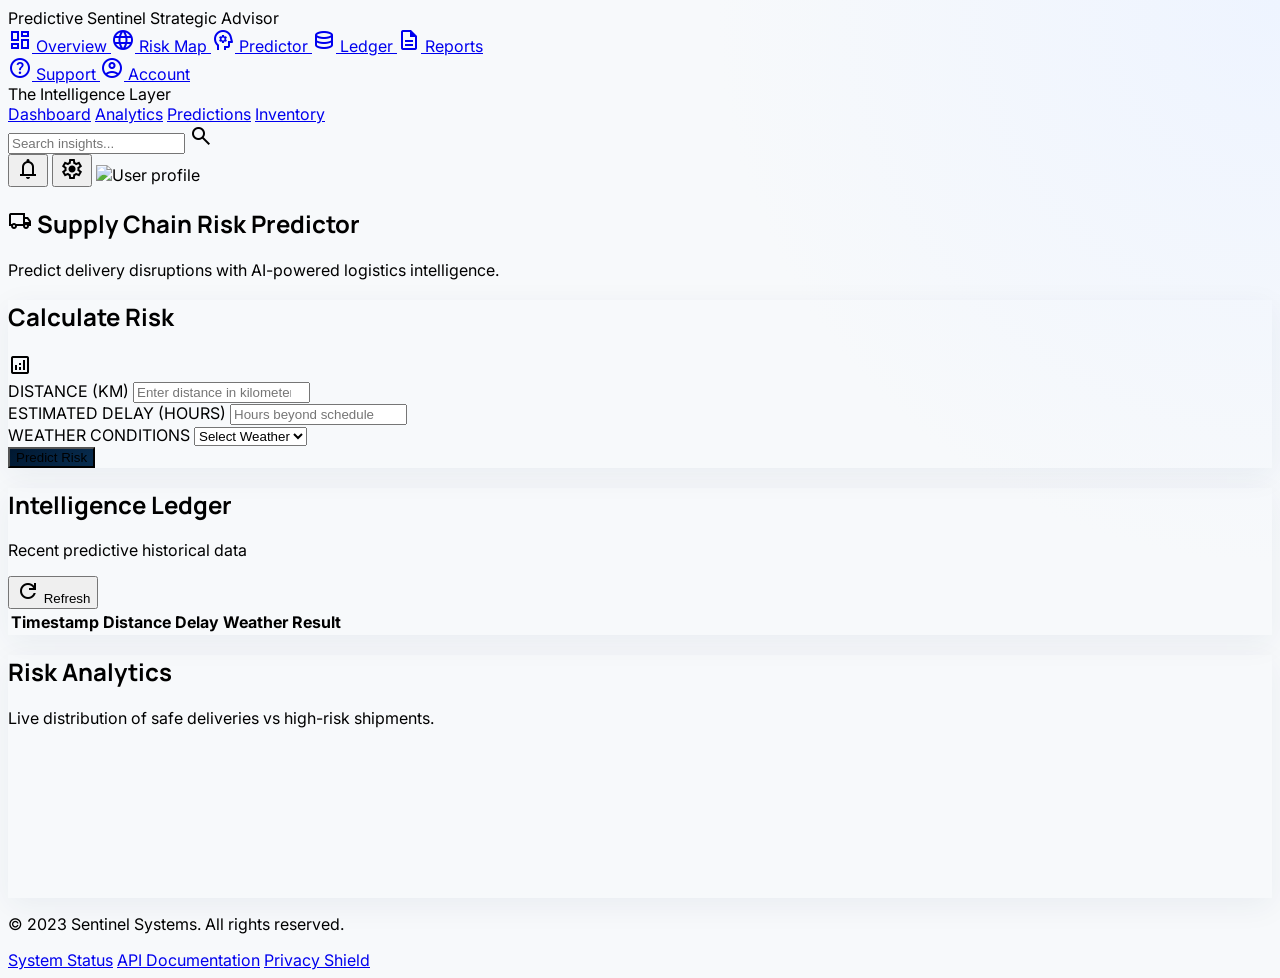
==== commit 4cddfc35: "refactor: restructure frontend into modular architecture with separate HTML, CSS, and JS files" ====
--- a/frontend/code.html
+++ b/frontend/code.html
@@ -12,10 +12,8 @@
   <link
     href="https://fonts.googleapis.com/css2?family=Material+Symbols+Outlined:wght,FILL@100..700,0..1&amp;display=swap"
     rel="stylesheet" />
-  <link
-    href="https://fonts.googleapis.com/css2?family=Material+Symbols+Outlined:wght,FILL@100..700,0..1&amp;display=swap"
-    rel="stylesheet" />
   <script src="https://cdn.tailwindcss.com?plugins=forms,container-queries"></script>
+  <script src="https://cdn.jsdelivr.net/npm/chart.js"></script>
   <script id="tailwind-config">
     tailwind.config = {
       darkMode: "class",
@@ -88,6 +86,7 @@
   <style>
     body {
       font-family: 'Inter', sans-serif;
+      background: radial-gradient(circle at top right, #eef4ff 0%, #f7f9fb 35%, #f7f9fb 100%);
     }
 
     h1,
@@ -104,9 +103,8 @@
       background: linear-gradient(135deg, #001831 0%, #082d50 100%);
     }
 
-    .glass-sidebar {
-      background: rgba(242, 244, 246, 0.8);
-      backdrop-filter: blur(24px);
+    .card-soft {
+      box-shadow: 0 8px 30px rgba(8, 45, 80, 0.06);
     }
   </style>
 </head>
@@ -196,50 +194,42 @@
       </div>
     </header>
     <!-- Page Canvas -->
-    <section class="p-8 space-y-8 max-w-7xl mx-auto w-full">
-      <!-- Header Title Section -->
-      <div class="mb-8">
-        <h1 class="text-3xl font-extrabold text-primary flex items-center gap-3">
+    <section class="p-4 md:p-8 space-y-8 max-w-7xl mx-auto w-full">
+      <div class="flex flex-col gap-2">
+        <h1 class="text-2xl md:text-3xl font-extrabold text-primary flex items-center gap-3">
           <span class="material-symbols-outlined text-3xl" data-icon="local_shipping">local_shipping</span>
           Supply Chain Risk Predictor
         </h1>
-        <p class="text-on-surface-variant mt-1 label-md">Predict delivery disruptions with AI-powered logistics
-          intelligence.</p>
-      </div>
-      <!-- Bento Grid Layout -->
-      <div class="grid grid-cols-1 lg:grid-cols-12 gap-8">
-        <!-- Prediction Form Card (Left Column) -->
-        <div class="lg:col-span-5 flex flex-col gap-8">
-          <div class="bg-surface-container-lowest rounded-xl p-8 shadow-sm border border-outline-variant/15">
+        <p class="text-on-surface-variant text-sm md:text-base">Predict delivery disruptions with AI-powered logistics intelligence.</p>
+      </div>
+
+      <div class="grid grid-cols-1 xl:grid-cols-12 gap-6 xl:gap-8 items-start">
+        <div class="xl:col-span-4">
+          <div class="bg-surface-container-lowest rounded-2xl p-6 md:p-8 border border-outline-variant/20 card-soft">
             <div class="flex items-center justify-between mb-6">
               <h2 class="text-xl font-bold text-primary">Calculate Risk</h2>
               <span class="material-symbols-outlined text-on-surface-variant" data-icon="analytics">analytics</span>
             </div>
-            <form class="space-y-6">
+
+            <form class="space-y-5">
               <div class="space-y-2">
-                <label class="label-md text-sm font-semibold text-on-surface-variant block">
-                  DISTANCE (KM)
-                </label>
+                <label class="text-xs font-semibold tracking-wide text-on-surface-variant block">DISTANCE (KM)</label>
                 <input id="distance"
-                  class="w-full bg-surface-container-high border-none rounded-lg py-3 px-4 text-on-surface"
+                  class="w-full bg-surface-container-low border border-outline-variant/30 rounded-xl py-3 px-4 text-on-surface focus:ring-2 focus:ring-primary/30 focus:border-primary"
                   placeholder="Enter distance in kilometers" type="number" />
               </div>
 
               <div class="space-y-2">
-                <label class="label-md text-sm font-semibold text-on-surface-variant block">
-                  ESTIMATED DELAY (HOURS)
-                </label>
+                <label class="text-xs font-semibold tracking-wide text-on-surface-variant block">ESTIMATED DELAY (HOURS)</label>
                 <input id="delay"
-                  class="w-full bg-surface-container-high border-none rounded-lg py-3 px-4 text-on-surface"
+                  class="w-full bg-surface-container-low border border-outline-variant/30 rounded-xl py-3 px-4 text-on-surface focus:ring-2 focus:ring-primary/30 focus:border-primary"
                   placeholder="Hours beyond schedule" type="number" />
               </div>
 
               <div class="space-y-2">
-                <label class="label-md text-sm font-semibold text-on-surface-variant block">
-                  WEATHER CONDITIONS
-                </label>
+                <label class="text-xs font-semibold tracking-wide text-on-surface-variant block">WEATHER CONDITIONS</label>
                 <select id="weather"
-                  class="w-full bg-surface-container-high border-none rounded-lg py-3 px-4 text-on-surface">
+                  class="w-full bg-surface-container-low border border-outline-variant/30 rounded-xl py-3 px-4 text-on-surface focus:ring-2 focus:ring-primary/30 focus:border-primary">
                   <option value="">Select Weather</option>
                   <option value="0">Good</option>
                   <option value="1">Bad</option>
@@ -247,137 +237,56 @@
               </div>
 
               <button onclick="predict()"
-                class="btn-gradient w-full py-4 text-white font-bold rounded-xl shadow-lg hover:opacity-90 active:scale-95 transition-all"
+                class="btn-gradient w-full py-3.5 text-white font-semibold rounded-xl shadow-md hover:opacity-95 hover:shadow-lg active:scale-[0.99] transition-all"
                 type="button">
                 Predict Risk
               </button>
-
             </form>
-            <!-- Prediction Results Area -->
+
             <div id="resultBox"
-              class="hidden mt-8 pt-8 border-t border-outline-variant/10 space-y-4 p-4 rounded-xl text-center font-bold">
-            </div>
-            <!-- Safe State -->
-            <div class="flex items-center justify-between p-4 bg-emerald-50 rounded-xl">
-              <div class="flex items-center gap-3">
-                <div class="w-10 h-10 bg-emerald-100 rounded-full flex items-center justify-center">
-                  <span class="material-symbols-outlined text-emerald-600" data-icon="check_circle">check_circle</span>
-                </div>
-                <div>
-                  <p class="font-bold text-emerald-900">Safe ✅</p>
-                  <p class="text-xs text-emerald-700">98.4% Confidence in delivery</p>
-                </div>
-              </div>
-              <span class="text-emerald-700 font-bold">LOW</span>
-            </div>
-            <!-- High Risk State -->
-            <div class="flex items-center justify-between p-4 bg-tertiary-fixed rounded-xl">
-              <div class="flex items-center gap-3">
-                <div class="w-10 h-10 bg-tertiary-container/10 rounded-full flex items-center justify-center">
-                  <span class="material-symbols-outlined text-on-tertiary-container" data-icon="error">error</span>
-                </div>
-                <div>
-                  <p class="font-bold text-tertiary-container">High Risk 🚨</p>
-                  <p class="text-xs text-on-tertiary-container">Potential disruption detected</p>
-                </div>
-              </div>
-              <span class="text-on-tertiary-container font-bold">CRITICAL</span>
-            </div>
-            <!-- Loading State Example -->
-            <div class="flex items-center justify-center gap-3 p-4 bg-surface-container rounded-xl animate-pulse">
-              <span class="material-symbols-outlined animate-spin" data-icon="sync">sync</span>
-              <span class="font-semibold text-on-surface-variant">Predicting...</span>
-            </div>
-          </div>
-          <!-- Small Insight Card -->
-          <div class="bg-primary text-white rounded-xl p-6 overflow-hidden relative">
-            <div class="relative z-10">
-              <h3 class="text-lg font-bold mb-2">Did you know?</h3>
-              <p class="text-sm text-primary-fixed leading-relaxed">Predictive analytics can reduce logistics
-                operational costs by up to 15% through route optimization.</p>
-            </div>
-            <div class="absolute -right-4 -bottom-4 opacity-10">
-              <span class="material-symbols-outlined text-9xl" data-icon="insights">insights</span>
+              class="hidden mt-6 min-h-[72px] flex items-center justify-center rounded-xl border border-outline-variant/20 px-4 py-4 text-center font-semibold">
             </div>
           </div>
         </div>
-        <!-- History Section Card (Right Column) -->
-        <div class="lg:col-span-7">
-          <div
-            class="bg-surface-container-lowest rounded-xl shadow-sm border border-outline-variant/15 h-full flex flex-col">
-            <div class="p-8 flex justify-between items-center">
+
+        <div class="xl:col-span-8 space-y-6">
+          <div class="bg-surface-container-lowest rounded-2xl border border-outline-variant/20 card-soft overflow-hidden">
+            <div class="px-5 md:px-7 py-5 border-b border-outline-variant/15 flex flex-col sm:flex-row sm:items-center sm:justify-between gap-3">
               <div>
-                <h2 class="text-xl font-bold text-primary">Intelligence Ledger</h2>
+                <h2 class="text-lg md:text-xl font-bold text-primary">Intelligence Ledger</h2>
                 <p class="text-sm text-on-surface-variant">Recent predictive historical data</p>
               </div>
-              <div class="flex gap-2">
-                <button onclick="loadHistory()" class="flex items-center gap-2 px-4 py-2 hover:bg-surface-container rounded-lg text-sm text-on-surface-variant transition-all">
-                  <span class="material-symbols-outlined text-sm" data-icon="refresh">refresh</span>
-                  Refresh
-                </button>
-                <button
-                  class="flex items-center gap-2 px-4 py-2 hover:bg-error-container text-error hover:text-on-error-container rounded-lg text-sm transition-all">
-                  <span class="material-symbols-outlined text-sm" data-icon="delete">delete</span>
-                  Clear History
-                </button>
-              </div>
-            </div>
-            <!-- Table Area -->
-            <div class="flex-1 overflow-x-auto">
-              <table class="w-full text-left">
-                <thead class="bg-surface-container-low border-none">
+              <button onclick="loadHistory()"
+                class="inline-flex items-center justify-center gap-2 px-4 py-2 rounded-lg bg-surface-container-low hover:bg-surface-container text-sm font-medium text-on-surface-variant transition-colors">
+                <span class="material-symbols-outlined text-sm" data-icon="refresh">refresh</span>
+                Refresh
+              </button>
+            </div>
+
+            <div class="overflow-x-auto">
+              <table class="w-full text-left min-w-[640px]">
+                <thead class="bg-surface-container-low/70">
                   <tr>
-                    <th class="px-8 py-4 text-xs uppercase tracking-widest text-on-surface-variant font-bold">TIMESTAMP
-                    </th>
-                    <th class="px-8 py-4 text-xs uppercase tracking-widest text-on-surface-variant font-bold">DISTANCE
-                    </th>
-                    <th class="px-8 py-4 text-xs uppercase tracking-widest text-on-surface-variant font-bold">DELAY</th>
-                    <th class="px-8 py-4 text-xs uppercase tracking-widest text-on-surface-variant font-bold">WEATHER
-                    </th>
-                    <th class="px-8 py-4 text-xs uppercase tracking-widest text-on-surface-variant font-bold">RESULT
-                    </th>
+                    <th class="px-5 md:px-7 py-3 text-[11px] uppercase tracking-[0.12em] text-on-surface-variant font-bold">Timestamp</th>
+                    <th class="px-5 md:px-7 py-3 text-[11px] uppercase tracking-[0.12em] text-on-surface-variant font-bold">Distance</th>
+                    <th class="px-5 md:px-7 py-3 text-[11px] uppercase tracking-[0.12em] text-on-surface-variant font-bold">Delay</th>
+                    <th class="px-5 md:px-7 py-3 text-[11px] uppercase tracking-[0.12em] text-on-surface-variant font-bold">Weather</th>
+                    <th class="px-5 md:px-7 py-3 text-[11px] uppercase tracking-[0.12em] text-on-surface-variant font-bold">Result</th>
                   </tr>
                 </thead>
                 <tbody id="historyTable"></tbody>
               </table>
             </div>
-            <!-- Table Footer -->
-            <div
-              class="p-8 bg-surface-container-low/30 border-t border-outline-variant/10 rounded-b-xl flex items-center justify-between">
-              <span class="text-xs text-on-surface-variant">Showing 4 of 284 predictions</span>
-              <div class="flex gap-4">
-                <button class="p-2 hover:bg-surface-container rounded-lg disabled:opacity-50" disabled="">
-                  <span class="material-symbols-outlined" data-icon="chevron_left">chevron_left</span>
-                </button>
-                <button class="p-2 hover:bg-surface-container rounded-lg">
-                  <span class="material-symbols-outlined" data-icon="chevron_right">chevron_right</span>
-                </button>
-              </div>
-            </div>
           </div>
-        </div>
-      </div>
-      <!-- Dashboard Analytics Preview (Asymmetric Layout) -->
-      <div class="grid grid-cols-1 md:grid-cols-3 gap-8 pt-4">
-        <div class="bg-surface-container-low p-6 rounded-xl border-l-4 border-primary">
-          <p class="text-sm font-bold text-on-surface-variant uppercase tracking-wider">Prediction Accuracy</p>
-          <div class="mt-4 flex items-end gap-2">
-            <span class="text-4xl font-extrabold text-primary">94.2%</span>
-            <span class="text-emerald-600 text-sm font-bold pb-1">+1.2%</span>
-          </div>
-        </div>
-        <div class="bg-surface-container-low p-6 rounded-xl border-l-4 border-primary/50">
-          <p class="text-sm font-bold text-on-surface-variant uppercase tracking-wider">Risk Alerts Sent</p>
-          <div class="mt-4 flex items-end gap-2">
-            <span class="text-4xl font-extrabold text-primary">12</span>
-            <span class="text-on-surface-variant text-sm font-bold pb-1">Today</span>
-          </div>
-        </div>
-        <div class="bg-surface-container-low p-6 rounded-xl border-l-4 border-primary/20">
-          <p class="text-sm font-bold text-on-surface-variant uppercase tracking-wider">Avg. Delay Reduction</p>
-          <div class="mt-4 flex items-end gap-2">
-            <span class="text-4xl font-extrabold text-primary">3.5h</span>
-            <span class="text-emerald-600 text-sm font-bold pb-1">-18%</span>
+
+          <div class="bg-surface-container-lowest rounded-2xl border border-outline-variant/20 card-soft p-5 md:p-7">
+            <div class="mb-4">
+              <h2 class="text-lg md:text-xl font-bold text-primary">Risk Analytics</h2>
+              <p class="text-sm text-on-surface-variant mt-1">Live distribution of safe deliveries vs high-risk shipments.</p>
+            </div>
+            <div class="mx-auto w-full max-w-xl h-[280px] md:h-[320px] relative">
+              <canvas id="riskChart"></canvas>
+            </div>
           </div>
         </div>
       </div>
@@ -393,7 +302,7 @@
       </div>
     </footer>
   </main>
-  <script src="script.js"></script>
+  <script src="style.js"></script>
 </body>
 
 </html>
